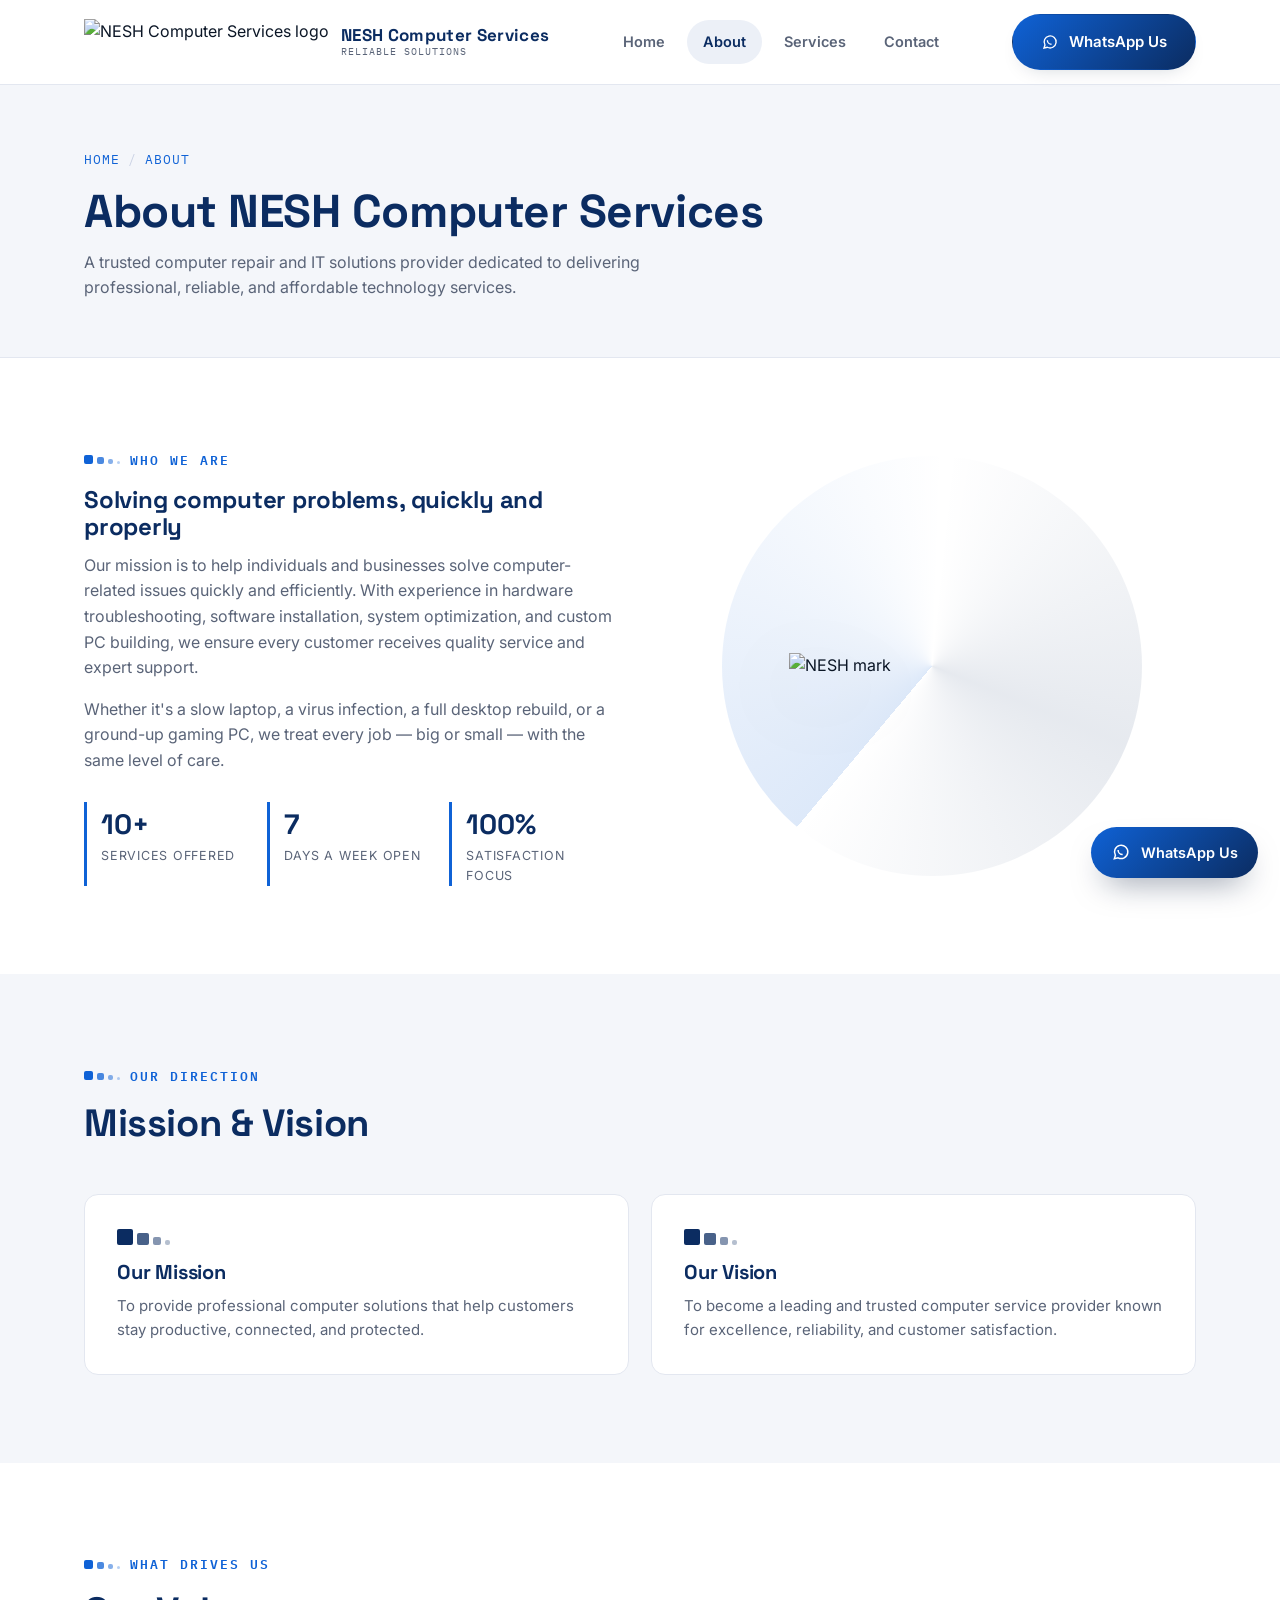
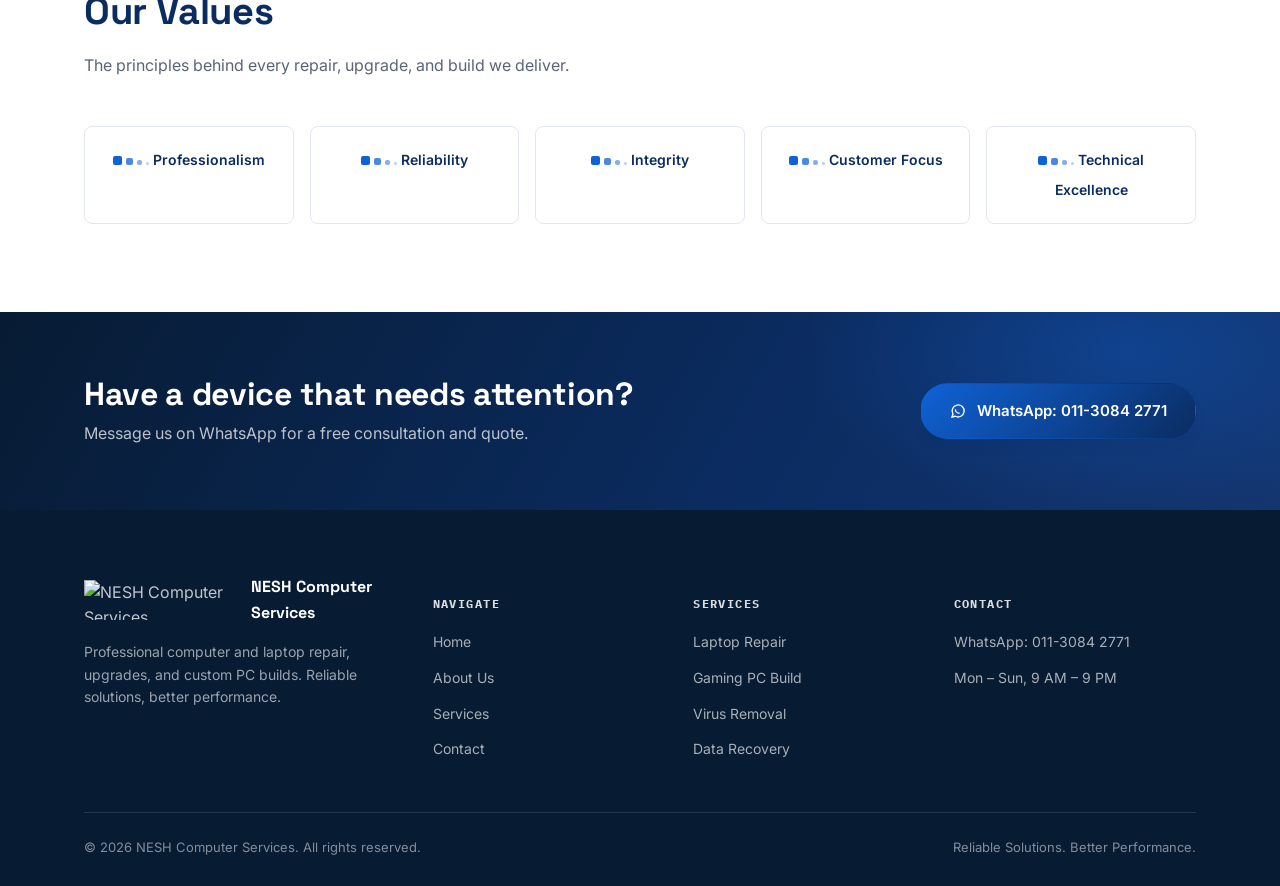
==== about.html @ 2d885157 "Add files via upload" ====
<!doctype html>
<html lang="en">
<head>
<meta charset="UTF-8">
<meta name="viewport" content="width=device-width, initial-scale=1.0">
<title>About Us — NESH Computer Services</title>
<meta name="description" content="Learn about NESH Computer Services — our mission, vision and values as a trusted computer repair and IT solutions provider.">
<link rel="icon" type="image/png" href="assets/logo-icon.png">
<link rel="preconnect" href="https://fonts.googleapis.com">
<link rel="preconnect" href="https://fonts.gstatic.com" crossorigin>
<link href="https://fonts.googleapis.com/css2?family=Space+Grotesk:wght@500;600;700&family=Inter:wght@400;500;600;700&family=IBM+Plex+Mono:wght@500;600&display=swap" rel="stylesheet">
<link rel="stylesheet" href="style.css">
</head>
<body>

<header class="navbar">
  <div class="navbar-inner container">
    <a href="index.html" class="brand">
      <img src="assets/logo-icon.png" alt="NESH Computer Services logo">
      <span class="brand-text">
        <span class="name">NESH Computer Services</span>
        <span class="tag">Reliable Solutions</span>
      </span>
    </a>
    <nav class="nav-links">
      <a href="index.html">Home</a>
      <a href="about.html" class="active">About</a>
      <a href="services.html">Services</a>
      <a href="contact.html">Contact</a>
    </nav>
    <div class="nav-cta">
      <a class="btn btn-primary" href="https://wa.me/60113084271" target="_blank" rel="noopener">
        <svg viewBox="0 0 24 24" fill="none" stroke="currentColor" stroke-width="1.8"><path d="M4 20l1.3-4A8 8 0 1 1 8.5 19L4 20Z"/><path d="M8.5 9.5c0 3 2.5 5.5 5.5 5.5"/></svg>
        <span class="btn-text-full">WhatsApp Us</span>
      </a>
      <button class="nav-toggle" aria-label="Toggle menu"><span></span></button>
    </div>
  </div>
</header>

<main>
  <section class="page-hero">
    <div class="container">
      <div class="breadcrumb">Home <span class="sep">/</span> About</div>
      <h1>About NESH Computer Services</h1>
      <p>A trusted computer repair and IT solutions provider dedicated to delivering professional, reliable, and affordable technology services.</p>
    </div>
  </section>

  <section class="section">
    <div class="container about-lede">
      <div>
        <div class="eyebrow"><span class="pixel-motif size-sm"><span></span><span></span><span></span><span></span></span> Who We Are</div>
        <h2>Solving computer problems, quickly and properly</h2>
        <p>Our mission is to help individuals and businesses solve computer-related issues quickly and efficiently. With experience in hardware troubleshooting, software installation, system optimization, and custom PC building, we ensure every customer receives quality service and expert support.</p>
        <p>Whether it's a slow laptop, a virus infection, a full desktop rebuild, or a ground-up gaming PC, we treat every job — big or small — with the same level of care.</p>
        <div class="stat-row">
          <div class="stat"><div class="num">10+</div><div class="label">Services Offered</div></div>
          <div class="stat"><div class="num">7</div><div class="label">Days a Week Open</div></div>
          <div class="stat"><div class="num">100%</div><div class="label">Satisfaction Focus</div></div>
        </div>
      </div>
      <div class="hero-art">
        <div class="hero-ring">
          <img src="assets/logo-icon.png" alt="NESH mark">
        </div>
      </div>
    </div>
  </section>

  <section class="section section-soft">
    <div class="container">
      <div class="section-head">
        <div class="eyebrow"><span class="pixel-motif size-sm"><span></span><span></span><span></span><span></span></span> Our Direction</div>
        <h2>Mission &amp; Vision</h2>
      </div>
      <div class="mv-grid">
        <div class="mv-card">
          <span class="pixel-motif size-lg"><span></span><span></span><span></span><span></span></span>
          <h3>Our Mission</h3>
          <p>To provide professional computer solutions that help customers stay productive, connected, and protected.</p>
        </div>
        <div class="mv-card">
          <span class="pixel-motif size-lg"><span></span><span></span><span></span><span></span></span>
          <h3>Our Vision</h3>
          <p>To become a leading and trusted computer service provider known for excellence, reliability, and customer satisfaction.</p>
        </div>
      </div>
    </div>
  </section>

  <section class="section">
    <div class="container">
      <div class="section-head">
        <div class="eyebrow"><span class="pixel-motif size-sm"><span></span><span></span><span></span><span></span></span> What Drives Us</div>
        <h2>Our Values</h2>
        <p>The principles behind every repair, upgrade, and build we deliver.</p>
      </div>
      <div class="values-list">
        <div class="value-item">
          <span class="pixel-motif size-sm"><span></span><span></span><span></span><span></span></span>
          <span class="label">Professionalism</span>
        </div>
        <div class="value-item">
          <span class="pixel-motif size-sm"><span></span><span></span><span></span><span></span></span>
          <span class="label">Reliability</span>
        </div>
        <div class="value-item">
          <span class="pixel-motif size-sm"><span></span><span></span><span></span><span></span></span>
          <span class="label">Integrity</span>
        </div>
        <div class="value-item">
          <span class="pixel-motif size-sm"><span></span><span></span><span></span><span></span></span>
          <span class="label">Customer Focus</span>
        </div>
        <div class="value-item">
          <span class="pixel-motif size-sm"><span></span><span></span><span></span><span></span></span>
          <span class="label">Technical Excellence</span>
        </div>
      </div>
    </div>
  </section>

  <section class="cta-band">
    <div class="container cta-inner">
      <div>
        <h2>Have a device that needs attention?</h2>
        <p>Message us on WhatsApp for a free consultation and quote.</p>
      </div>
      <div class="cta-actions">
        <a class="btn btn-primary" href="https://wa.me/60113084271" target="_blank" rel="noopener">
          <svg viewBox="0 0 24 24" fill="none" stroke="currentColor" stroke-width="1.8"><path d="M4 20l1.3-4A8 8 0 1 1 8.5 19L4 20Z"/><path d="M8.5 9.5c0 3 2.5 5.5 5.5 5.5"/></svg>
          WhatsApp: 011-3084 2771
        </a>
      </div>
    </div>
  </section>
</main>

<footer class="footer">
  <div class="container">
    <div class="footer-grid">
      <div class="footer-about">
        <div class="footer-brand">
          <img src="assets/logo-icon.png" alt="NESH Computer Services">
          <span class="name">NESH Computer Services</span>
        </div>
        <p>Professional computer and laptop repair, upgrades, and custom PC builds. Reliable solutions, better performance.</p>
      </div>
      <div>
        <h5>Navigate</h5>
        <ul>
          <li><a href="index.html">Home</a></li>
          <li><a href="about.html">About Us</a></li>
          <li><a href="services.html">Services</a></li>
          <li><a href="contact.html">Contact</a></li>
        </ul>
      </div>
      <div>
        <h5>Services</h5>
        <ul>
          <li><a href="services.html">Laptop Repair</a></li>
          <li><a href="services.html">Gaming PC Build</a></li>
          <li><a href="services.html">Virus Removal</a></li>
          <li><a href="services.html">Data Recovery</a></li>
        </ul>
      </div>
      <div>
        <h5>Contact</h5>
        <ul>
          <li><a href="https://wa.me/60113084271" target="_blank" rel="noopener">WhatsApp: 011-3084 2771</a></li>
          <li><a href="contact.html">Mon – Sun, 9 AM – 9 PM</a></li>
        </ul>
      </div>
    </div>
    <div class="footer-bottom">
      <span>© <span id="year"></span> NESH Computer Services. All rights reserved.</span>
      <span>Reliable Solutions. Better Performance.</span>
    </div>
  </div>
</footer>

<a class="wa-float" href="https://wa.me/60113084271" target="_blank" rel="noopener">
  <svg viewBox="0 0 24 24" fill="none" stroke="currentColor" stroke-width="1.8"><path d="M4 20l1.3-4A8 8 0 1 1 8.5 19L4 20Z"/><path d="M8.5 9.5c0 3 2.5 5.5 5.5 5.5"/></svg>
  <span>WhatsApp Us</span>
</a>

<script src="script.js"></script>
</body>
</html>
---- style.css ----
/* ============================================================
   NESH Computer Services — stylesheet
   Palette sampled from brand mark:
   navy deep #071B33, navy #0B2C61, blue accent #0F62D6,
   blue light #3B82F6, ink #0B1626, gray-bg #F4F6FA
   ============================================================ */

:root{
  --navy-deep: #071B33;
  --navy: #0B2C61;
  --navy-soft: #14356E;
  --blue: #0F62D6;
  --blue-light: #3B82F6;
  --white: #FFFFFF;
  --bg: #FFFFFF;
  --bg-soft: #F4F6FA;
  --bg-soft-2: #ECF0F7;
  --ink: #0B1626;
  --muted: #5A6478;
  --line: #E3E7F0;
  --line-strong: #C9D1E3;
  --shadow: 0 20px 40px -20px rgba(11, 30, 61, 0.25);
  --shadow-sm: 0 8px 20px -12px rgba(11, 30, 61, 0.25);
  --radius: 14px;
  --radius-sm: 8px;
  --font-display: "Space Grotesk", "Inter", sans-serif;
  --font-body: "Inter", sans-serif;
  --font-mono: "IBM Plex Mono", monospace;
  --container: 1160px;
}

*,*::before,*::after{ box-sizing: border-box; }
html{ scroll-behavior: smooth; }
body{
  margin:0;
  font-family: var(--font-body);
  color: var(--ink);
  background: var(--bg);
  -webkit-font-smoothing: antialiased;
  line-height: 1.6;
}
img{ max-width:100%; display:block; }
a{ color: inherit; text-decoration: none; }
ul{ list-style:none; margin:0; padding:0; }
h1,h2,h3,h4{ font-family: var(--font-display); color: var(--navy); margin: 0 0 .5em; line-height: 1.15; letter-spacing: -0.01em; }
p{ margin: 0 0 1em; }
button{ font-family: inherit; }

@media (prefers-reduced-motion: reduce){
  *{ animation-duration: 0.001ms !important; animation-iteration-count: 1 !important; transition-duration: 0.001ms !important; scroll-behavior: auto !important; }
}

:focus-visible{
  outline: 2px solid var(--blue);
  outline-offset: 3px;
  border-radius: 4px;
}

.container{
  width: 100%;
  max-width: var(--container);
  margin: 0 auto;
  padding: 0 24px;
}

.eyebrow{
  display:inline-flex;
  align-items:center;
  gap:10px;
  font-family: var(--font-mono);
  font-size: 12.5px;
  letter-spacing: .16em;
  text-transform: uppercase;
  color: var(--blue);
  font-weight: 600;
  margin-bottom: 16px;
}

/* ---------- Pixel-dissolve signature motif ----------
   Derived directly from the four descending squares in the
   NESH mark: used as bullets, dividers and section markers. */
.pixel-motif{
  display:inline-flex;
  align-items:flex-end;
  gap:4px;
  flex-shrink:0;
}
.pixel-motif span{ display:block; background: var(--blue); border-radius: 2px; }
.pixel-motif.size-sm span:nth-child(1){ width:9px; height:9px; }
.pixel-motif.size-sm span:nth-child(2){ width:7px; height:7px; opacity:.75; }
.pixel-motif.size-sm span:nth-child(3){ width:5px; height:5px; opacity:.5; }
.pixel-motif.size-sm span:nth-child(4){ width:3px; height:3px; opacity:.3; }
.pixel-motif.size-lg span{ background: var(--navy); }
.pixel-motif.size-lg span:nth-child(1){ width:16px; height:16px; }
.pixel-motif.size-lg span:nth-child(2){ width:12px; height:12px; opacity:.75; }
.pixel-motif.size-lg span:nth-child(3){ width:8px; height:8px; opacity:.5; }
.pixel-motif.size-lg span:nth-child(4){ width:5px; height:5px; opacity:.3; }
.pixel-motif.on-dark span{ background: var(--blue-light); }

.section-divider{
  display:flex;
  align-items:center;
  gap:14px;
  margin: 0 0 40px;
}
.section-divider .line{ height:1px; flex:1; background: var(--line-strong); }

/* ---------------- Buttons ---------------- */
.btn{
  display:inline-flex;
  align-items:center;
  justify-content:center;
  gap:10px;
  padding: 15px 28px;
  border-radius: 999px;
  font-weight: 600;
  font-size: 15px;
  border: 1.5px solid transparent;
  cursor:pointer;
  transition: transform .18s ease, box-shadow .18s ease, background .18s ease, color .18s ease, border-color .18s ease;
  white-space: nowrap;
}
.btn-primary{
  background: linear-gradient(135deg, var(--blue) 0%, var(--navy) 100%);
  color: var(--white);
  box-shadow: var(--shadow-sm);
}
.btn-primary:hover{ transform: translateY(-2px); box-shadow: 0 14px 26px -12px rgba(15,98,214,.55); }
.btn-outline{
  background: transparent;
  color: var(--navy);
  border-color: var(--line-strong);
}
.btn-outline:hover{ border-color: var(--blue); color: var(--blue); transform: translateY(-2px); }
.btn-outline.on-dark{ color: var(--white); border-color: rgba(255,255,255,.35); }
.btn-outline.on-dark:hover{ border-color: var(--white); background: rgba(255,255,255,.08); }
.btn-block{ width:100%; }
.btn svg{ width:18px; height:18px; flex-shrink:0; }

/* ---------------- Navbar ---------------- */
.navbar{
  position: sticky;
  top:0;
  z-index: 100;
  background: rgba(255,255,255,.92);
  backdrop-filter: blur(10px);
  border-bottom: 1px solid var(--line);
  transition: box-shadow .25s ease;
}
.navbar.is-scrolled{ box-shadow: 0 6px 24px -18px rgba(11,30,61,.4); }
.navbar-inner{
  display:flex;
  align-items:center;
  justify-content:space-between;
  gap: 24px;
  padding: 14px 24px;
}
.brand{
  display:flex;
  align-items:center;
  gap:12px;
}
.brand img{ height:46px; width:auto; }
.brand-text{ display:flex; flex-direction:column; line-height:1.15; }
.brand-text .name{ font-family: var(--font-display); font-weight:700; font-size:17px; color: var(--navy); letter-spacing:.02em; }
.brand-text .tag{ font-family: var(--font-mono); font-size:10px; letter-spacing:.1em; text-transform:uppercase; color: var(--muted); }

.nav-links{
  display:flex;
  align-items:center;
  gap: 6px;
}
.nav-links a{
  padding: 10px 16px;
  border-radius: 999px;
  font-size: 14.5px;
  font-weight: 600;
  color: var(--muted);
  transition: color .18s ease, background .18s ease;
}
.nav-links a:hover{ color: var(--navy); background: var(--bg-soft); }
.nav-links a.active{ color: var(--navy); background: var(--bg-soft-2); }

.nav-cta{ display:flex; align-items:center; gap:12px; }
.nav-toggle{
  display:none;
  width:42px; height:42px;
  align-items:center; justify-content:center;
  border-radius: 10px;
  border: 1px solid var(--line-strong);
  background: var(--white);
  cursor:pointer;
}
.nav-toggle span, .nav-toggle span::before, .nav-toggle span::after{
  content:""; display:block; width:20px; height:2px; background: var(--navy); position:relative; transition: all .2s ease;
}
.nav-toggle span::before{ position:absolute; top:-6px; }
.nav-toggle span::after{ position:absolute; top:6px; }

@media (max-width: 900px){
  .nav-links{
    position:absolute; top:100%; left:0; right:0;
    background: var(--white);
    flex-direction:column;
    align-items:stretch;
    padding: 10px 20px 20px;
    border-bottom: 1px solid var(--line);
    box-shadow: var(--shadow-sm);
    display:none;
  }
  .nav-links.open{ display:flex; }
  .nav-links a{ padding:12px 14px; }
  .nav-toggle{ display:flex; }
  .nav-cta .btn span.btn-text-full{ display:none; }
}

/* ---------------- Hero ---------------- */
.hero{
  position:relative;
  overflow:hidden;
  padding: 88px 0 96px;
  background:
    radial-gradient(760px 420px at 82% -10%, rgba(15,98,214,.08), transparent 60%),
    var(--white);
}
.hero-grid{
  display:grid;
  grid-template-columns: 1.05fr .95fr;
  gap: 56px;
  align-items:center;
}
.hero h1{
  font-size: clamp(38px, 5vw, 60px);
  margin-bottom: 20px;
}
.hero h1 .accent{
  background: linear-gradient(100deg, var(--blue) 0%, var(--navy) 90%);
  -webkit-background-clip: text;
  background-clip: text;
  color: transparent;
}
.hero-lede{
  font-size: 17px;
  color: var(--muted);
  max-width: 540px;
  margin-bottom: 32px;
}
.hero-actions{ display:flex; flex-wrap:wrap; gap:14px; margin-bottom: 40px; }
.hero-trust{
  display:flex;
  align-items:center;
  gap:14px;
  font-size: 13.5px;
  color: var(--muted);
  font-family: var(--font-mono);
  letter-spacing: .01em;
}

.hero-art{
  position:relative;
  display:flex;
  align-items:center;
  justify-content:center;
}
.hero-ring{
  position:relative;
  width: 100%;
  max-width: 420px;
  aspect-ratio: 1/1;
  display:flex;
  align-items:center;
  justify-content:center;
}
.hero-ring::before{
  content:"";
  position:absolute; inset:0;
  border-radius:50%;
  background: conic-gradient(from 220deg, rgba(15,98,214,.14), transparent 40%, rgba(11,44,97,.10) 70%, transparent);
  animation: spin 26s linear infinite;
}
@keyframes spin{ to{ transform: rotate(360deg); } }
.hero-ring img{
  position:relative;
  width: 68%;
  filter: drop-shadow(0 24px 40px rgba(11,30,61,.22));
}
.hero-ring .orbit-dot{
  position:absolute;
  width:10px; height:10px;
  border-radius:2px;
  background: var(--blue);
}

/* ---------------- Section basics ---------------- */
.section{ padding: 88px 0; }
.section-soft{ background: var(--bg-soft); }
.section-head{ max-width: 640px; margin-bottom: 48px; }
.section-head h2{ font-size: clamp(28px,3.4vw,38px); }
.section-head p{ color: var(--muted); font-size: 16px; margin:0; }

/* ---------------- Why choose us ---------------- */
.why-grid{
  display:grid;
  grid-template-columns: repeat(3, 1fr);
  gap: 22px;
}
.why-card{
  background: var(--white);
  border: 1px solid var(--line);
  border-radius: var(--radius);
  padding: 26px 24px;
  display:flex;
  gap:16px;
  align-items:flex-start;
  transition: border-color .2s ease, transform .2s ease, box-shadow .2s ease;
}
.why-card:hover{ border-color: var(--line-strong); transform: translateY(-3px); box-shadow: var(--shadow-sm); }
.why-icon{
  flex-shrink:0;
  width:42px; height:42px;
  border-radius: 10px;
  background: linear-gradient(135deg, var(--blue), var(--navy));
  display:flex; align-items:center; justify-content:center;
  color:#fff;
}
.why-icon svg{ width:20px; height:20px; }
.why-card h4{ font-size:16px; margin-bottom:6px; }
.why-card p{ font-size: 14.5px; color: var(--muted); margin:0; }

/* ---------------- Services grid ---------------- */
.services-grid{
  display:grid;
  grid-template-columns: repeat(5, 1fr);
  gap: 18px;
}
.service-card{
  background: var(--white);
  border: 1px solid var(--line);
  border-radius: var(--radius);
  padding: 24px 20px;
  transition: transform .2s ease, box-shadow .2s ease, border-color .2s ease;
}
.service-card:hover{ transform: translateY(-4px); box-shadow: var(--shadow-sm); border-color: var(--line-strong); }
.service-icon{
  width:44px; height:44px;
  border-radius: 10px;
  background: var(--bg-soft-2);
  display:flex; align-items:center; justify-content:center;
  color: var(--navy);
  margin-bottom: 16px;
}
.service-icon svg{ width:22px; height:22px; }
.service-card h4{ font-size: 15.5px; margin-bottom:4px; }
.service-card p{ font-size: 13px; color: var(--muted); margin:0; }

/* full service cards (services page) */
.service-full{
  display:flex;
  gap:20px;
  padding: 28px;
  background: var(--white);
  border:1px solid var(--line);
  border-radius: var(--radius);
  transition: transform .2s ease, box-shadow .2s ease, border-color .2s ease;
}
.service-full:hover{ transform: translateY(-3px); box-shadow: var(--shadow-sm); border-color: var(--line-strong); }
.service-full .service-icon{ margin-bottom:0; }
.service-full h3{ font-size:19px; margin-bottom:8px; }
.service-full p{ color: var(--muted); font-size:14.5px; margin:0; }
.services-list{
  display:grid;
  grid-template-columns: repeat(2, 1fr);
  gap: 20px;
}

/* ---------------- CTA band ---------------- */
.cta-band{
  position:relative;
  overflow:hidden;
  background: linear-gradient(120deg, var(--navy-deep), var(--navy) 60%, var(--navy-soft));
  color: var(--white);
  padding: 64px 0;
}
.cta-band::before{
  content:"";
  position:absolute; inset:0;
  background: radial-gradient(500px 260px at 88% 20%, rgba(15,98,214,.35), transparent 65%);
  pointer-events:none;
}
.cta-inner{
  position:relative;
  display:flex;
  align-items:center;
  justify-content:space-between;
  gap: 32px;
  flex-wrap:wrap;
}
.cta-inner h2{ color:#fff; font-size: clamp(24px,3vw,32px); margin-bottom:8px; }
.cta-inner p{ color: rgba(255,255,255,.72); margin:0; max-width:480px; }
.cta-actions{ display:flex; gap:14px; flex-wrap:wrap; }

/* ---------------- Footer ---------------- */
.footer{
  background: var(--navy-deep);
  color: rgba(255,255,255,.75);
  padding: 64px 0 28px;
}
.footer-grid{
  display:grid;
  grid-template-columns: 1.4fr 1fr 1fr 1.1fr;
  gap: 40px;
  padding-bottom: 40px;
  border-bottom: 1px solid rgba(255,255,255,.12);
}
.footer-brand{ display:flex; align-items:center; gap:12px; margin-bottom:16px; }
.footer-brand img{ height:40px; }
.footer-brand .name{ font-family: var(--font-display); color:#fff; font-weight:700; font-size:16px; }
.footer-about p{ font-size:14px; max-width: 320px; color: rgba(255,255,255,.6); }
.footer h5{
  font-family: var(--font-mono);
  font-size: 12px;
  letter-spacing: .12em;
  text-transform: uppercase;
  color: rgba(255,255,255,.85);
  margin-bottom: 16px;
}
.footer ul li{ margin-bottom: 10px; }
.footer a{ color: rgba(255,255,255,.65); font-size: 14px; transition: color .15s ease; }
.footer a:hover{ color: #fff; }
.footer-bottom{
  display:flex;
  justify-content:space-between;
  align-items:center;
  flex-wrap:wrap;
  gap:12px;
  padding-top: 24px;
  font-size: 13px;
  color: rgba(255,255,255,.5);
}

/* ---------------- WhatsApp float button ---------------- */
.wa-float{
  position: fixed;
  right: 22px;
  bottom: 22px;
  z-index: 200;
  display:flex;
  align-items:center;
  gap:10px;
  background: linear-gradient(135deg, var(--blue), var(--navy));
  color:#fff;
  padding: 14px 20px;
  border-radius: 999px;
  box-shadow: 0 16px 32px -14px rgba(11,30,61,.5);
  font-weight:600;
  font-size: 14.5px;
  transition: transform .2s ease, box-shadow .2s ease;
}
.wa-float:hover{ transform: translateY(-3px); box-shadow: 0 20px 36px -12px rgba(15,98,214,.55); }
.wa-float svg{ width:20px; height:20px; }

/* ---------------- Page hero (inner pages) ---------------- */
.page-hero{
  background: var(--bg-soft);
  padding: 64px 0 56px;
  border-bottom: 1px solid var(--line);
}
.page-hero h1{ font-size: clamp(32px,4vw,46px); margin-bottom:12px; }
.page-hero p{ color: var(--muted); font-size:16px; max-width:600px; margin:0; }
.breadcrumb{
  font-family: var(--font-mono);
  font-size: 12.5px;
  letter-spacing:.08em;
  text-transform:uppercase;
  color: var(--blue);
  margin-bottom: 16px;
  display:flex; align-items:center; gap:8px;
}
.breadcrumb span.sep{ color: var(--line-strong); }

/* ---------------- About page ---------------- */
.about-lede{
  display:grid;
  grid-template-columns: 1fr 1fr;
  gap: 56px;
  align-items:center;
}
.about-lede p{ color: var(--muted); font-size:16px; }
.stat-row{
  display:grid;
  grid-template-columns: repeat(3,1fr);
  gap:20px;
  margin-top: 28px;
}
.stat{
  border-left: 3px solid var(--blue);
  padding-left: 14px;
}
.stat .num{ font-family: var(--font-display); font-size: 28px; color: var(--navy); font-weight:700; }
.stat .label{ font-size: 12.5px; color: var(--muted); text-transform:uppercase; letter-spacing:.06em; }

.mv-grid{
  display:grid;
  grid-template-columns: repeat(2, 1fr);
  gap: 22px;
}
.mv-card{
  background:#fff;
  border:1px solid var(--line);
  border-radius: var(--radius);
  padding: 32px;
}
.mv-card .pixel-motif{ margin-bottom:16px; }
.mv-card h3{ font-size: 20px; }
.mv-card p{ color: var(--muted); margin:0; font-size:15px; }

.values-list{
  display:grid;
  grid-template-columns: repeat(5, 1fr);
  gap: 16px;
}
.value-item{
  background: var(--white);
  border:1px solid var(--line);
  border-radius: var(--radius-sm);
  padding: 20px 16px;
  text-align:center;
}
.value-item .pixel-motif{ justify-content:center; margin: 0 auto 12px; }
.value-item span.label{ font-weight:600; font-size:14px; color: var(--navy); }

/* ---------------- Contact page ---------------- */
.contact-grid{
  display:grid;
  grid-template-columns: .95fr 1.15fr;
  gap: 44px;
  align-items:start;
}
.contact-card{
  background: var(--white);
  border:1px solid var(--line);
  border-radius: var(--radius);
  padding: 28px;
  margin-bottom: 20px;
}
.contact-card h4{ font-size:15px; margin-bottom:10px; display:flex; align-items:center; gap:10px; }
.contact-card h4 svg{ width:18px; height:18px; color: var(--blue); flex-shrink:0; }
.contact-card p{ color: var(--muted); font-size:14.5px; margin:0; }
.contact-card ul li{ font-size:14.5px; color: var(--muted); display:flex; align-items:center; gap:10px; margin-bottom:8px; }
.contact-card ul li .pixel-motif{ flex-shrink:0; }

.wa-card{
  background: linear-gradient(135deg, var(--navy-deep), var(--navy));
  color:#fff;
  border:none;
}
.wa-card p{ color: rgba(255,255,255,.72); }
.wa-card h4{ color:#fff; }

.form-panel{
  background: var(--white);
  border:1px solid var(--line);
  border-radius: var(--radius);
  padding: 36px;
}
.form-panel h3{ font-size: 22px; margin-bottom:6px; }
.form-panel > p{ color: var(--muted); margin-bottom: 26px; font-size:14.5px; }
.form-row{ display:grid; grid-template-columns: 1fr 1fr; gap:16px; }
.field{ margin-bottom: 18px; }
.field label{
  display:block;
  font-size: 12.5px;
  font-weight:600;
  color: var(--navy);
  margin-bottom: 7px;
  text-transform:uppercase;
  letter-spacing:.04em;
}
.field input, .field textarea{
  width:100%;
  border: 1.5px solid var(--line-strong);
  border-radius: 10px;
  padding: 13px 15px;
  font-family: inherit;
  font-size: 14.5px;
  color: var(--ink);
  background: var(--white);
  transition: border-color .15s ease, box-shadow .15s ease;
}
.field input:focus, .field textarea:focus{
  border-color: var(--blue);
  box-shadow: 0 0 0 4px rgba(15,98,214,.12);
  outline:none;
}
.field textarea{ resize: vertical; min-height: 120px; }
.form-note{ font-size:12.5px; color: var(--muted); margin-top: 14px; }
.form-success{
  display:none;
  align-items:center;
  gap:10px;
  background: #EFF7F1;
  border: 1px solid #BFE3C8;
  color: #1D6B3B;
  padding: 14px 16px;
  border-radius: 10px;
  font-size: 14px;
  margin-bottom: 18px;
}
.form-success.show{ display:flex; }

/* ---------------- Responsive ---------------- */
@media (max-width: 980px){
  .hero-grid{ grid-template-columns: 1fr; }
  .hero-art{ order:-1; max-width: 320px; margin: 0 auto; }
  .why-grid{ grid-template-columns: repeat(2,1fr); }
  .services-grid{ grid-template-columns: repeat(3,1fr); }
  .services-list{ grid-template-columns: 1fr; }
  .about-lede{ grid-template-columns: 1fr; }
  .mv-grid{ grid-template-columns: 1fr; }
  .values-list{ grid-template-columns: repeat(3,1fr); }
  .contact-grid{ grid-template-columns: 1fr; }
  .footer-grid{ grid-template-columns: 1fr 1fr; }
}
@media (max-width: 620px){
  .why-grid{ grid-template-columns: 1fr; }
  .services-grid{ grid-template-columns: repeat(2,1fr); }
  .values-list{ grid-template-columns: repeat(2,1fr); }
  .form-row{ grid-template-columns: 1fr; }
  .cta-inner{ flex-direction:column; align-items:flex-start; }
  .footer-grid{ grid-template-columns: 1fr; }
  .wa-float span{ display:none; }
  .wa-float{ padding:14px; }
}
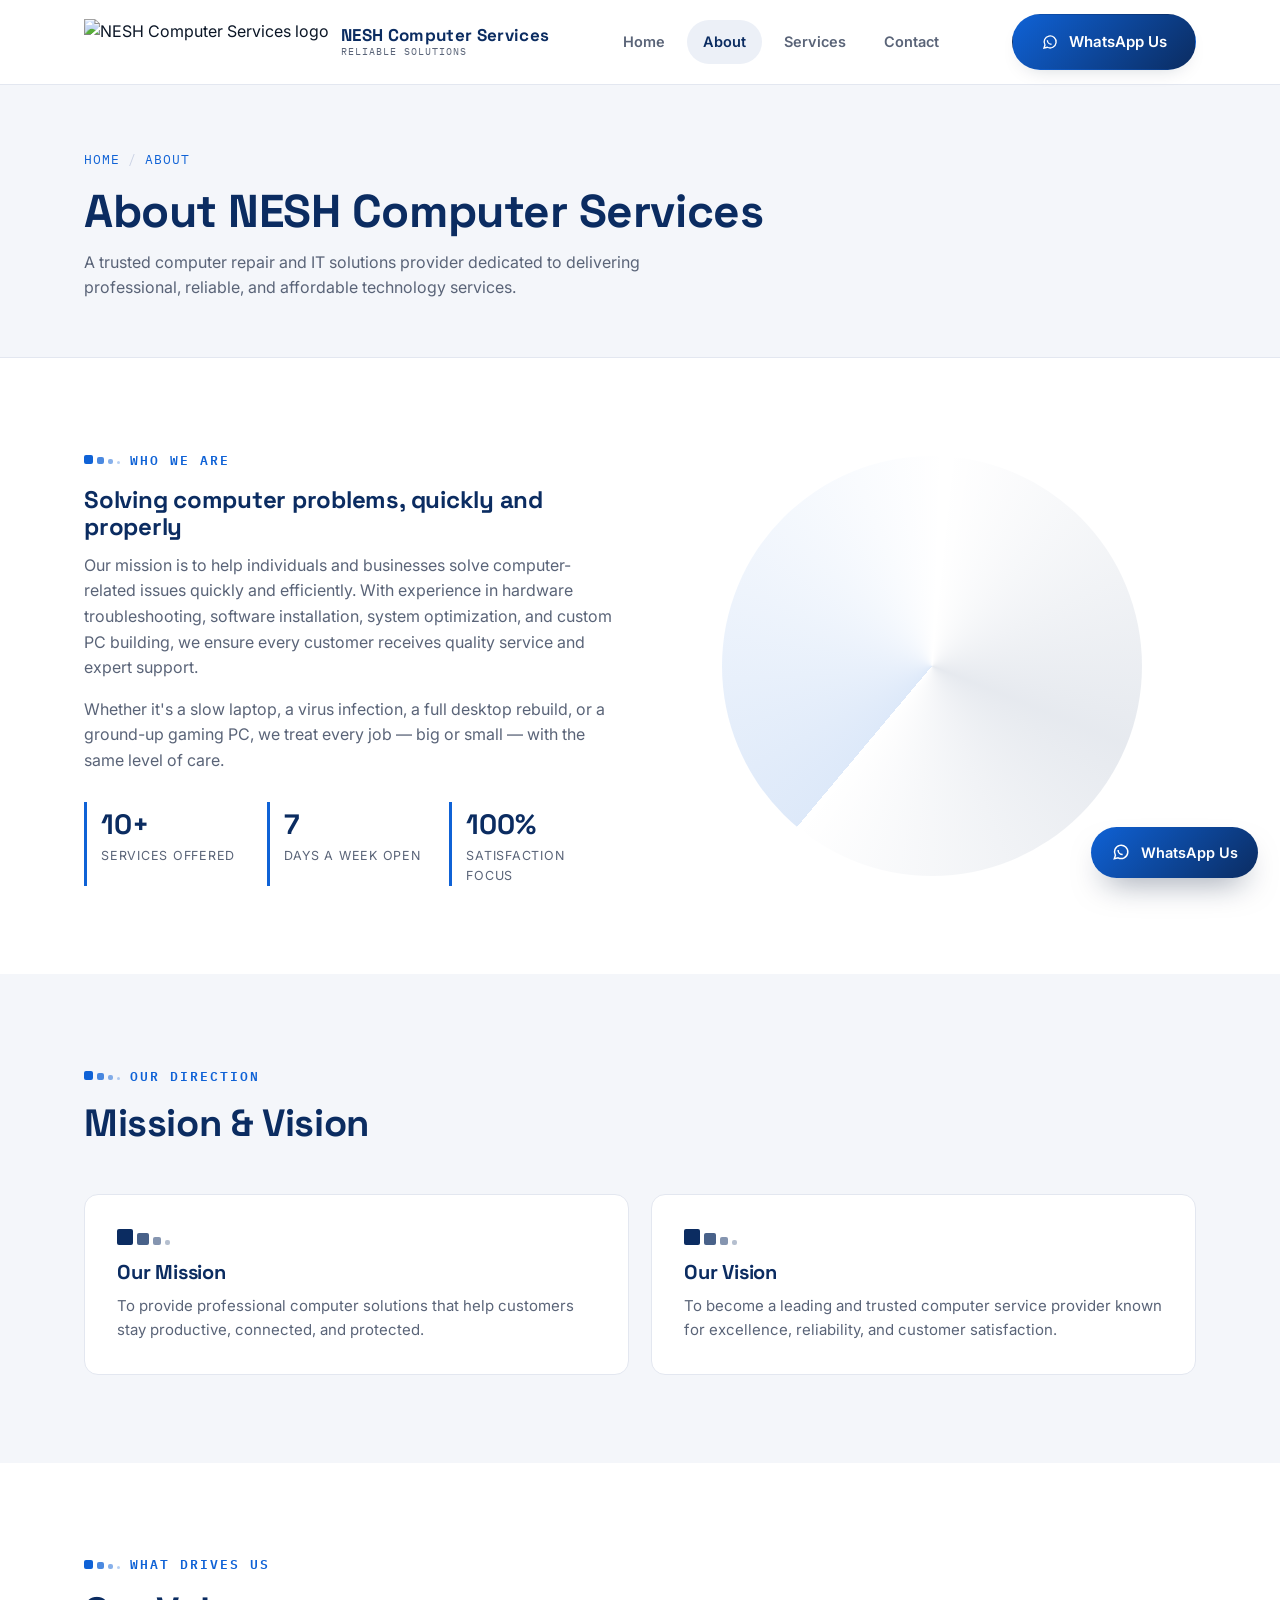
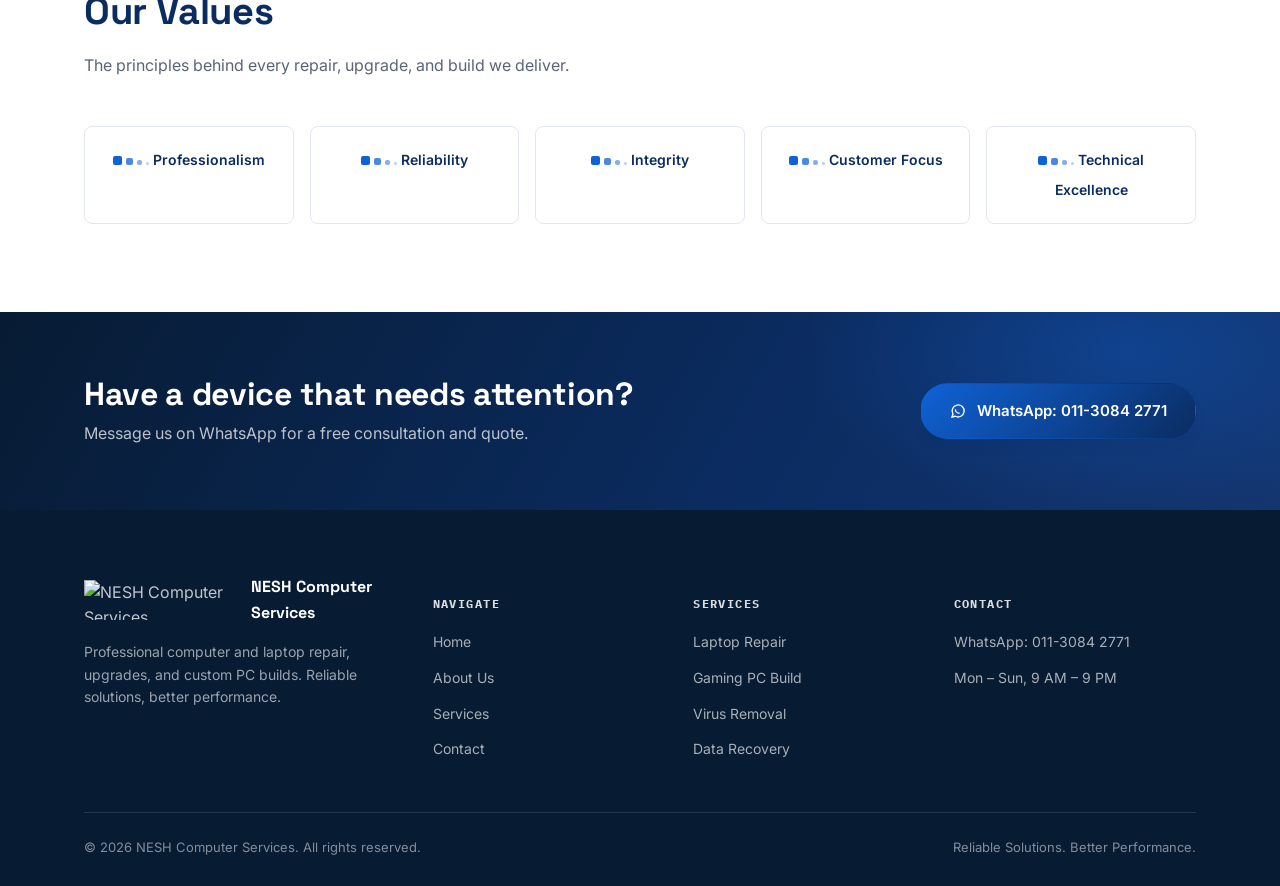
==== commit a007ec5a: "Update about.html" ====
--- a/about.html
+++ b/about.html
@@ -5,7 +5,7 @@
 <meta name="viewport" content="width=device-width, initial-scale=1.0">
 <title>About Us — NESH Computer Services</title>
 <meta name="description" content="Learn about NESH Computer Services — our mission, vision and values as a trusted computer repair and IT solutions provider.">
-<link rel="icon" type="image/png" href="assets/logo-icon.png">
+<link rel="icon" type="image/png" href="assets/logo-full.png">
 <link rel="preconnect" href="https://fonts.googleapis.com">
 <link rel="preconnect" href="https://fonts.gstatic.com" crossorigin>
 <link href="https://fonts.googleapis.com/css2?family=Space+Grotesk:wght@500;600;700&family=Inter:wght@400;500;600;700&family=IBM+Plex+Mono:wght@500;600&display=swap" rel="stylesheet">
@@ -16,7 +16,7 @@
 <header class="navbar">
   <div class="navbar-inner container">
     <a href="index.html" class="brand">
-      <img src="assets/logo-icon.png" alt="NESH Computer Services logo">
+      <img src="assets/logo-full.png" alt="NESH Computer Services logo">
       <span class="brand-text">
         <span class="name">NESH Computer Services</span>
         <span class="tag">Reliable Solutions</span>
@@ -29,7 +29,7 @@
       <a href="contact.html">Contact</a>
     </nav>
     <div class="nav-cta">
-      <a class="btn btn-primary" href="https://wa.me/60113084271" target="_blank" rel="noopener">
+      <a class="btn btn-primary" href="https://wa.me/message/FKQQWT2JPJGQP1" target="_blank" rel="noopener">
         <svg viewBox="0 0 24 24" fill="none" stroke="currentColor" stroke-width="1.8"><path d="M4 20l1.3-4A8 8 0 1 1 8.5 19L4 20Z"/><path d="M8.5 9.5c0 3 2.5 5.5 5.5 5.5"/></svg>
         <span class="btn-text-full">WhatsApp Us</span>
       </a>
@@ -62,7 +62,7 @@
       </div>
       <div class="hero-art">
         <div class="hero-ring">
-          <img src="assets/logo-icon.png" alt="NESH mark">
+          <img src="NESH COMPUTER SERVICES LOGO.png" alt="">
         </div>
       </div>
     </div>
@@ -128,7 +128,7 @@
         <p>Message us on WhatsApp for a free consultation and quote.</p>
       </div>
       <div class="cta-actions">
-        <a class="btn btn-primary" href="https://wa.me/60113084271" target="_blank" rel="noopener">
+        <a class="btn btn-primary" href="https://wa.me/message/FKQQWT2JPJGQP1" target="_blank" rel="noopener">
           <svg viewBox="0 0 24 24" fill="none" stroke="currentColor" stroke-width="1.8"><path d="M4 20l1.3-4A8 8 0 1 1 8.5 19L4 20Z"/><path d="M8.5 9.5c0 3 2.5 5.5 5.5 5.5"/></svg>
           WhatsApp: 011-3084 2771
         </a>
@@ -142,7 +142,7 @@
     <div class="footer-grid">
       <div class="footer-about">
         <div class="footer-brand">
-          <img src="assets/logo-icon.png" alt="NESH Computer Services">
+          <img src="assets/logo-full.png" alt="NESH Computer Services">
           <span class="name">NESH Computer Services</span>
         </div>
         <p>Professional computer and laptop repair, upgrades, and custom PC builds. Reliable solutions, better performance.</p>
@@ -168,7 +168,7 @@
       <div>
         <h5>Contact</h5>
         <ul>
-          <li><a href="https://wa.me/60113084271" target="_blank" rel="noopener">WhatsApp: 011-3084 2771</a></li>
+          <li><a href="https://wa.me/message/FKQQWT2JPJGQP1" target="_blank" rel="noopener">WhatsApp: 011-3084 2771</a></li>
           <li><a href="contact.html">Mon – Sun, 9 AM – 9 PM</a></li>
         </ul>
       </div>
@@ -180,7 +180,7 @@
   </div>
 </footer>
 
-<a class="wa-float" href="https://wa.me/60113084271" target="_blank" rel="noopener">
+<a class="wa-float" href="https://wa.me/message/FKQQWT2JPJGQP1" target="_blank" rel="noopener">
   <svg viewBox="0 0 24 24" fill="none" stroke="currentColor" stroke-width="1.8"><path d="M4 20l1.3-4A8 8 0 1 1 8.5 19L4 20Z"/><path d="M8.5 9.5c0 3 2.5 5.5 5.5 5.5"/></svg>
   <span>WhatsApp Us</span>
 </a>
